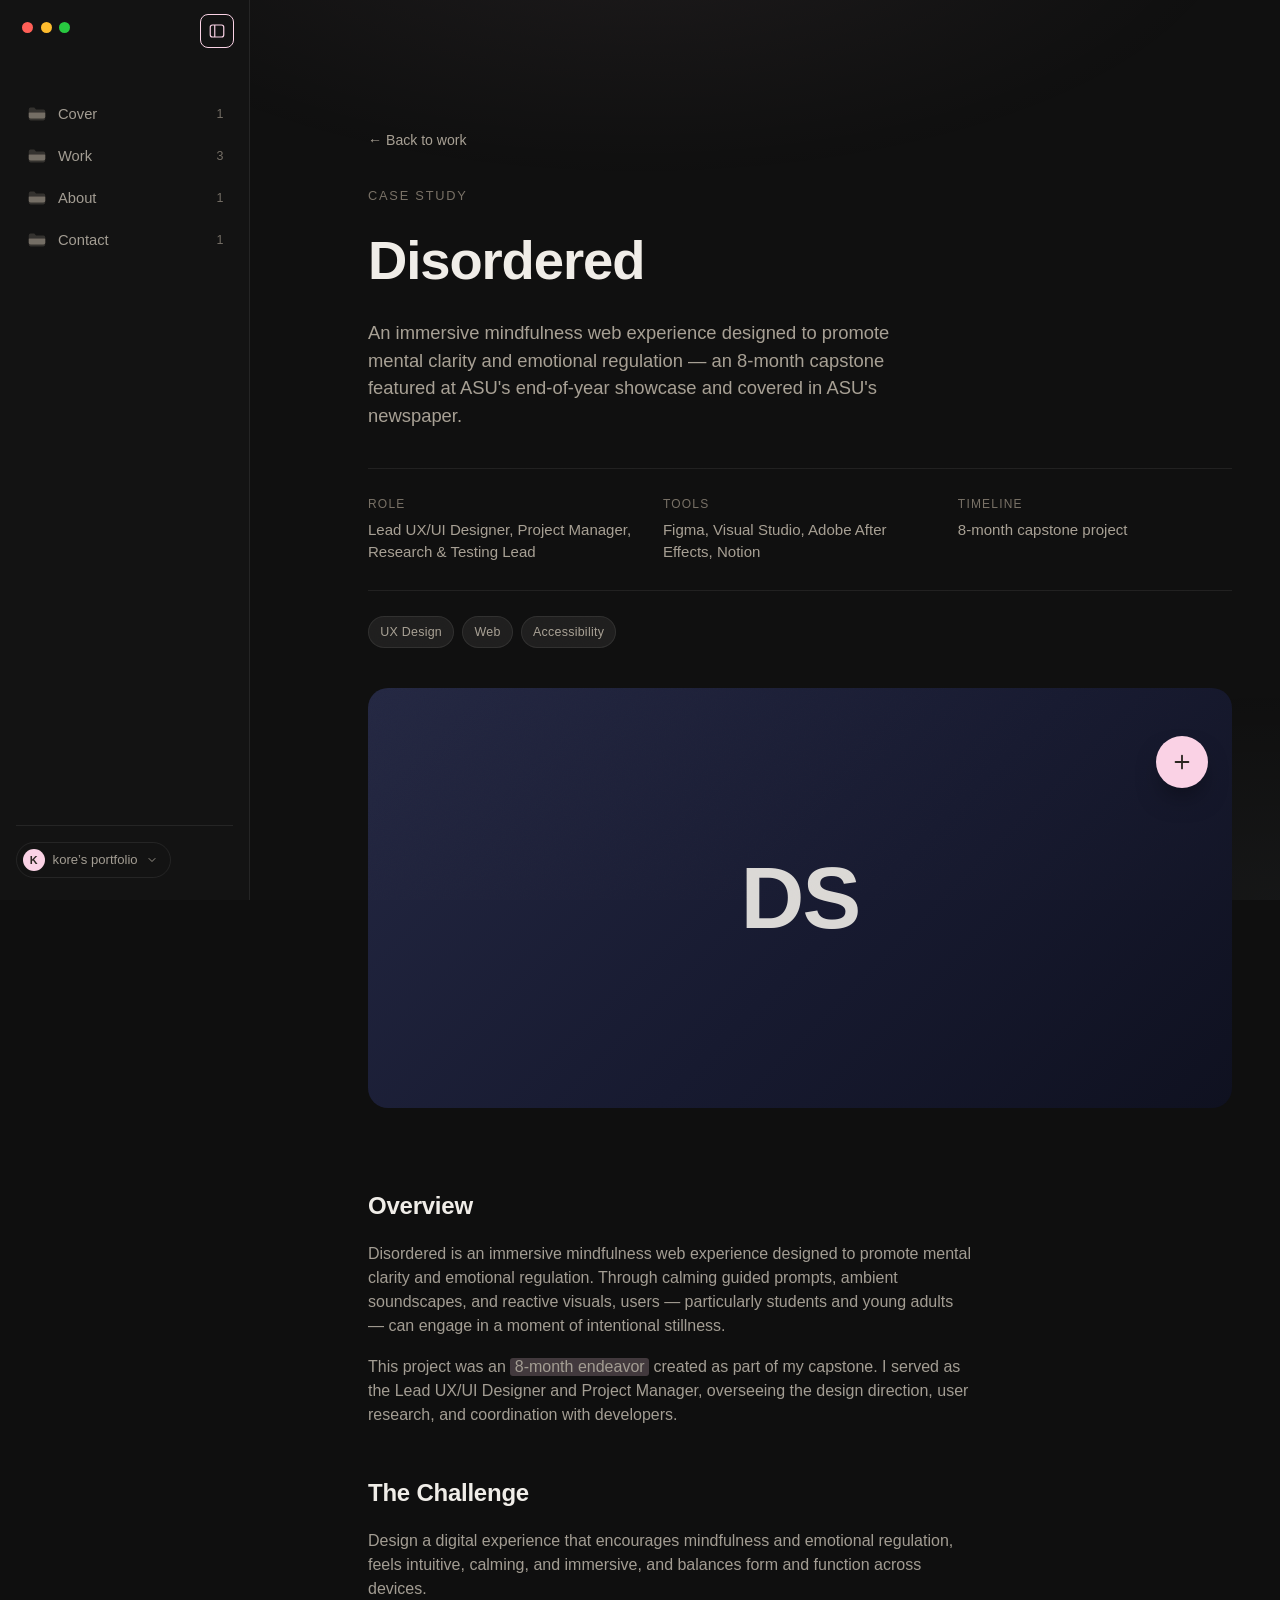
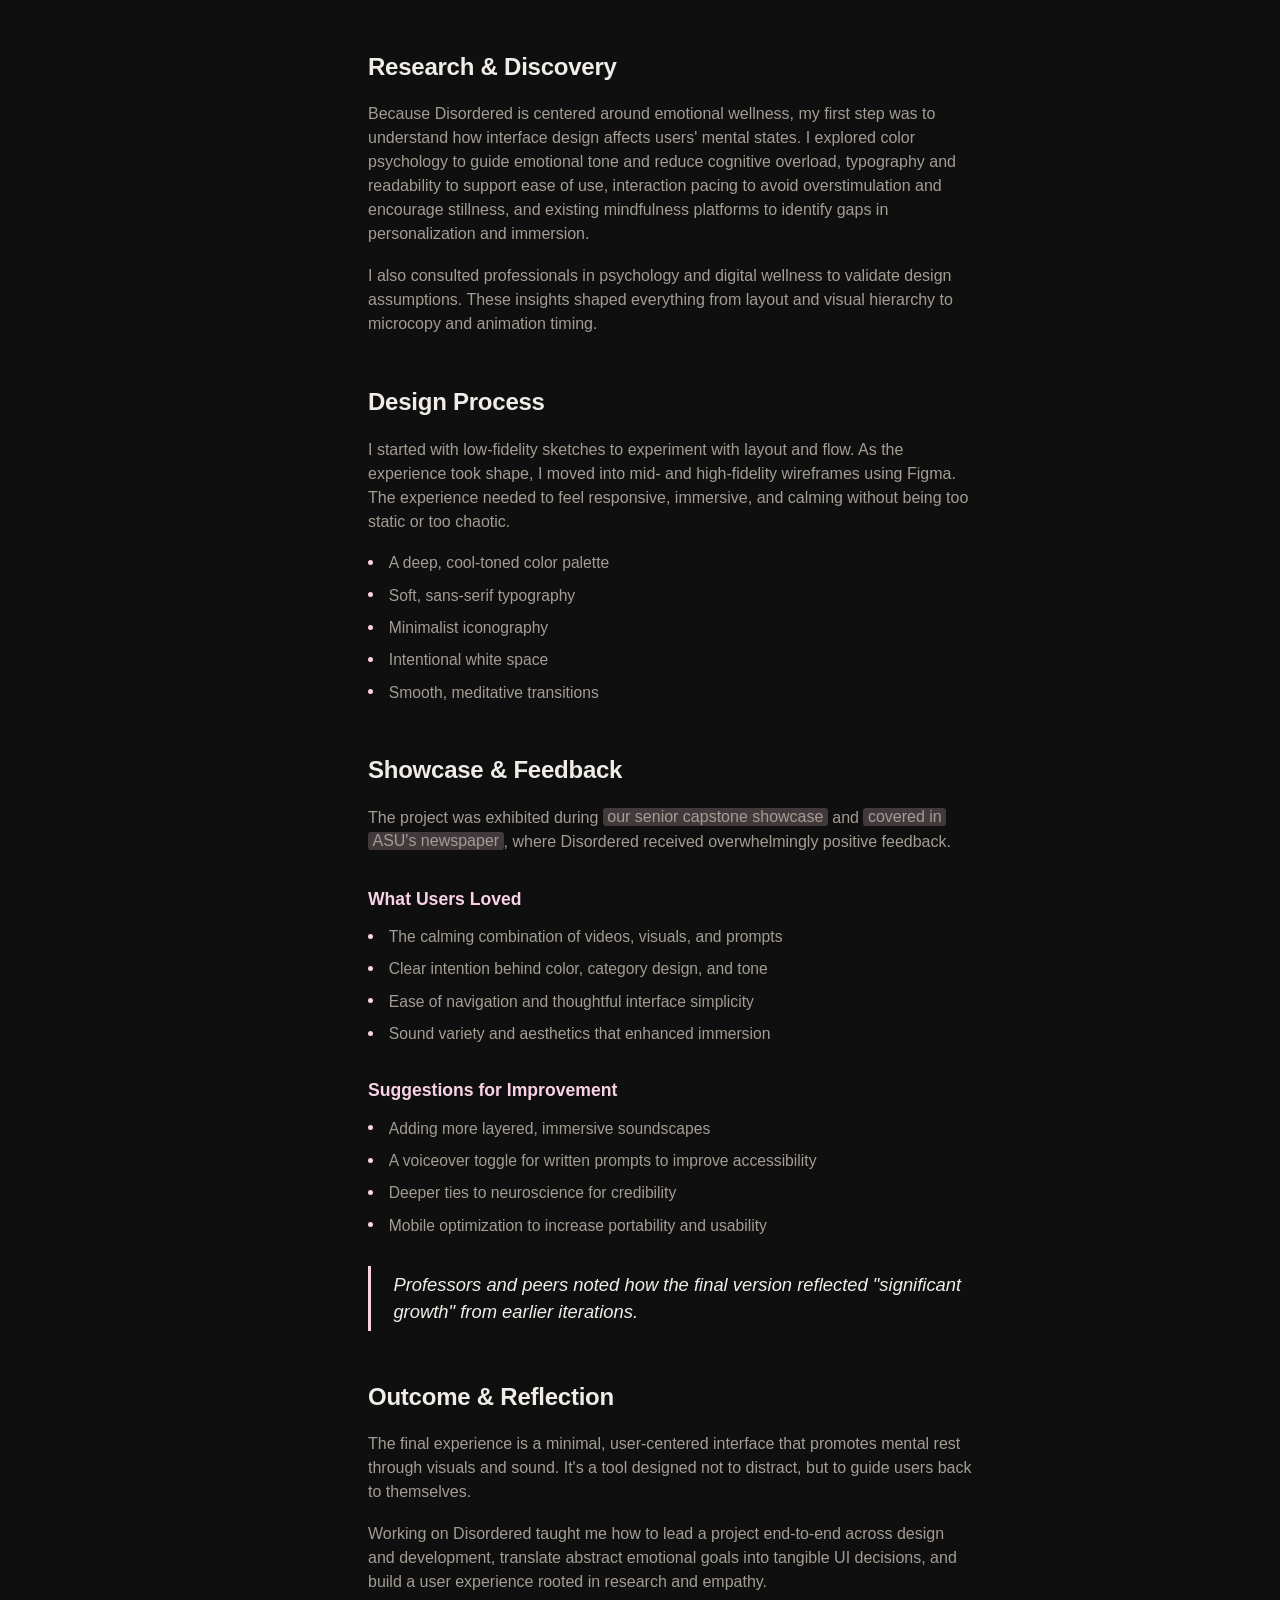
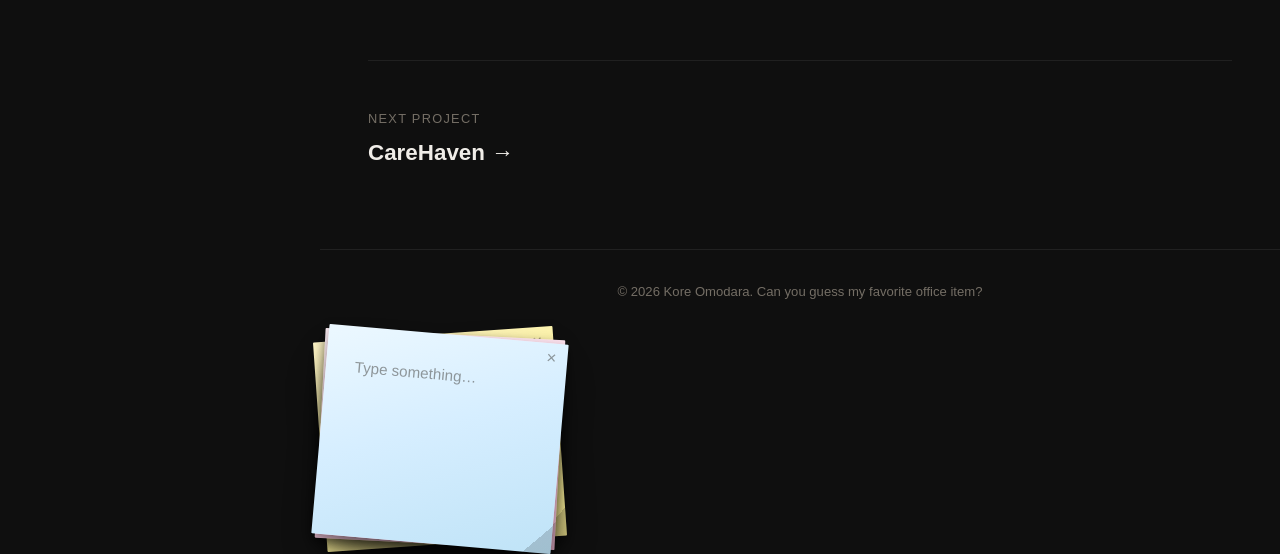
==== work/disordered.html @ 0e3950fd "initial portfolio build" ====
<!DOCTYPE html>
<html lang="en">
<head>
<meta charset="UTF-8">
<meta name="viewport" content="width=device-width, initial-scale=1.0">
<title>Disordered — Kore Omodara</title>
<meta name="description" content="An immersive mindfulness web experience designed to promote mental clarity and emotional regulation — an 8-month UX capstone.">

<link rel="icon" type="image/svg+xml" href="data:image/svg+xml,%3Csvg xmlns='http://www.w3.org/2000/svg' viewBox='0 0 100 100'%3E%3Cg transform='rotate(-6 50 50)'%3E%3Crect x='8' y='8' width='84' height='84' rx='4' fill='%23FAF0A0'/%3E%3Cpath d='M92 92 L74 92 L92 74 Z' fill='%23E3D585'/%3E%3Ctext x='50' y='67' font-size='54' font-family='-apple-system, %22SF Pro Display%22, %22Segoe UI%22, sans-serif' font-weight='700' fill='%232A2620' text-anchor='middle'%3EK%3C/text%3E%3C/g%3E%3C/svg%3E">

<link rel="stylesheet" href="../style.css">
</head>
<body>

<header class="nav" id="siteNav">
  <div class="sidenav-titlebar" aria-hidden="true">
    <span class="mac-dot dot-red"></span><span class="mac-dot dot-yellow"></span><span class="mac-dot dot-green"></span>
  </div>

  <nav class="nav-links" id="navLinks">
    <a href="../index.html#top" class="nav-link">
      <span class="nav-link-icon" aria-hidden="true"><svg viewBox="0 0 24 24" fill="none"><path d="M3 7a2 2 0 012-2h4l2 2h8a2 2 0 012 2v8a2 2 0 01-2 2H5a2 2 0 01-2-2V7z" fill="currentColor" opacity="0.35"/><path d="M3 10.5h18v4.5a2 2 0 01-2 2H5a2 2 0 01-2-2v-4.5z" fill="currentColor"/><path d="M3.3 10.5h17.4" stroke="currentColor" stroke-width="0.6" opacity="0.5"/></svg></span>
      Cover
      <span class="nav-link-count">1</span>
    </a>
    <a href="../index.html#work" class="nav-link">
      <span class="nav-link-icon" aria-hidden="true"><svg viewBox="0 0 24 24" fill="none"><path d="M3 7a2 2 0 012-2h4l2 2h8a2 2 0 012 2v8a2 2 0 01-2 2H5a2 2 0 01-2-2V7z" fill="currentColor" opacity="0.35"/><path d="M3 10.5h18v4.5a2 2 0 01-2 2H5a2 2 0 01-2-2v-4.5z" fill="currentColor"/><path d="M3.3 10.5h17.4" stroke="currentColor" stroke-width="0.6" opacity="0.5"/></svg></span>
      Work
      <span class="nav-link-count">3</span>
    </a>
    <a href="../index.html#about" class="nav-link">
      <span class="nav-link-icon" aria-hidden="true"><svg viewBox="0 0 24 24" fill="none"><path d="M3 7a2 2 0 012-2h4l2 2h8a2 2 0 012 2v8a2 2 0 01-2 2H5a2 2 0 01-2-2V7z" fill="currentColor" opacity="0.35"/><path d="M3 10.5h18v4.5a2 2 0 01-2 2H5a2 2 0 01-2-2v-4.5z" fill="currentColor"/><path d="M3.3 10.5h17.4" stroke="currentColor" stroke-width="0.6" opacity="0.5"/></svg></span>
      About
      <span class="nav-link-count">1</span>
    </a>
    <a href="../index.html#contact" class="nav-link">
      <span class="nav-link-icon" aria-hidden="true"><svg viewBox="0 0 24 24" fill="none"><path d="M3 7a2 2 0 012-2h4l2 2h8a2 2 0 012 2v8a2 2 0 01-2 2H5a2 2 0 01-2-2V7z" fill="currentColor" opacity="0.35"/><path d="M3 10.5h18v4.5a2 2 0 01-2 2H5a2 2 0 01-2-2v-4.5z" fill="currentColor"/><path d="M3.3 10.5h17.4" stroke="currentColor" stroke-width="0.6" opacity="0.5"/></svg></span>
      Contact
      <span class="nav-link-count">1</span>
    </a>
  </nav>

  <div class="sidenav-footer">
    <a href="../index.html#top" class="nav-profile">
      <span class="nav-profile-avatar">K</span>
      <span class="nav-profile-text">kore&rsquo;s portfolio</span>
      <svg viewBox="0 0 24 24" fill="none"><path d="M6 9l6 6 6-6" stroke="currentColor" stroke-width="1.8" stroke-linecap="round" stroke-linejoin="round"/></svg>
    </a>
  </div>
</header>

<button class="nav-toggle" id="navToggle" aria-label="Toggle sidebar" aria-expanded="false">
  <svg viewBox="0 0 24 24" fill="none"><rect x="3" y="4" width="18" height="16" rx="3" stroke="currentColor" stroke-width="1.6"/><line x1="9" y1="4" x2="9" y2="20" stroke="currentColor" stroke-width="1.6"/></svg>
</button>

<main class="case-study">

  <article class="case-hero">
    <a href="../index.html#work" class="back-link">&larr; Back to work</a>
    <p class="eyebrow reveal">Case Study</p>
    <h1 class="case-title reveal">Disordered</h1>
    <p class="case-tagline reveal">An immersive mindfulness web experience designed to promote mental clarity and emotional regulation &mdash; an 8&#8209;month capstone featured at ASU's end&#8209;of&#8209;year showcase and covered in ASU's newspaper.</p>

    <div class="case-meta reveal">
      <div>
        <span>Role</span>
        <p>Lead UX/UI Designer, Project Manager, Research &amp; Testing Lead</p>
      </div>
      <div>
        <span>Tools</span>
        <p>Figma, Visual Studio, Adobe After Effects, Notion</p>
      </div>
      <div>
        <span>Timeline</span>
        <p>8&#8209;month capstone project</p>
      </div>
    </div>

    <div class="case-tags reveal">
      <span class="tag">UX Design</span>
      <span class="tag">Web</span>
      <span class="tag">Accessibility</span>
    </div>
  </article>

  <div class="case-media-banner media-disordered reveal"><span class="media-mark">DS</span></div>

  <section class="case-body">
    <div class="case-content">

      <h2 class="reveal">Overview</h2>
      <p class="reveal">Disordered is an immersive mindfulness web experience designed to promote mental clarity and emotional regulation. Through calming guided prompts, ambient soundscapes, and reactive visuals, users &mdash; particularly students and young adults &mdash; can engage in a moment of intentional stillness.</p>
      <p class="reveal">This project was an <span class="highlight">8&#8209;month endeavor</span> created as part of my capstone. I served as the Lead UX/UI Designer and Project Manager, overseeing the design direction, user research, and coordination with developers.</p>

      <h2 class="reveal">The Challenge</h2>
      <p class="reveal">Design a digital experience that encourages mindfulness and emotional regulation, feels intuitive, calming, and immersive, and balances form and function across devices.</p>

      <h2 class="reveal">Research &amp; Discovery</h2>
      <p class="reveal">Because Disordered is centered around emotional wellness, my first step was to understand how interface design affects users' mental states. I explored color psychology to guide emotional tone and reduce cognitive overload, typography and readability to support ease of use, interaction pacing to avoid overstimulation and encourage stillness, and existing mindfulness platforms to identify gaps in personalization and immersion.</p>
      <p class="reveal">I also consulted professionals in psychology and digital wellness to validate design assumptions. These insights shaped everything from layout and visual hierarchy to microcopy and animation timing.</p>

      <h2 class="reveal">Design Process</h2>
      <p class="reveal">I started with low&#8209;fidelity sketches to experiment with layout and flow. As the experience took shape, I moved into mid&#8209; and high&#8209;fidelity wireframes using Figma. The experience needed to feel responsive, immersive, and calming without being too static or too chaotic.</p>
      <ul class="reveal">
        <li>A deep, cool&#8209;toned color palette</li>
        <li>Soft, sans&#8209;serif typography</li>
        <li>Minimalist iconography</li>
        <li>Intentional white space</li>
        <li>Smooth, meditative transitions</li>
      </ul>

      <h2 class="reveal">Showcase &amp; Feedback</h2>
      <p class="reveal">The project was exhibited during <span class="highlight">our senior capstone showcase</span> and <span class="highlight">covered in ASU's newspaper</span>, where Disordered received overwhelmingly positive feedback.</p>
      <h3 class="reveal">What Users Loved</h3>
      <ul class="reveal">
        <li>The calming combination of videos, visuals, and prompts</li>
        <li>Clear intention behind color, category design, and tone</li>
        <li>Ease of navigation and thoughtful interface simplicity</li>
        <li>Sound variety and aesthetics that enhanced immersion</li>
      </ul>
      <h3 class="reveal">Suggestions for Improvement</h3>
      <ul class="reveal">
        <li>Adding more layered, immersive soundscapes</li>
        <li>A voiceover toggle for written prompts to improve accessibility</li>
        <li>Deeper ties to neuroscience for credibility</li>
        <li>Mobile optimization to increase portability and usability</li>
      </ul>
      <blockquote class="pull-quote reveal">Professors and peers noted how the final version reflected "significant growth" from earlier iterations.</blockquote>

      <h2 class="reveal">Outcome &amp; Reflection</h2>
      <p class="reveal">The final experience is a minimal, user&#8209;centered interface that promotes mental rest through visuals and sound. It's a tool designed not to distract, but to guide users back to themselves.</p>
      <p class="reveal">Working on Disordered taught me how to lead a project end&#8209;to&#8209;end across design and development, translate abstract emotional goals into tangible UI decisions, and build a user experience rooted in research and empathy.</p>

    </div>
  </section>

  <section class="case-next reveal">
    <p>Next project</p>
    <a href="carehaven/carehaven.html">CareHaven &rarr;</a>
  </section>

</main>

<footer class="site-footer">
  <p>&copy; 2026 Kore Omodara. Can you guess my favorite office item?</p>
</footer>

<script src="../script.js"></script>
</body>
</html>
---- style.css ----
/* ---------- Reset ---------- */
*, *::before, *::after { box-sizing: border-box; }
html, body, h1, h2, h3, p, ul, figure { margin: 0; padding: 0; }
ul { list-style: none; }
a { color: inherit; text-decoration: none; }
img { max-width: 100%; display: block; }
button { font: inherit; background: none; border: none; cursor: pointer; }

html {
  scroll-behavior: smooth;
}

/* ---------- Tokens ---------- */
:root {
  --bg: #0F0F0F;
  --bg-soft: #131313;
  --surface: #1A1A1A;
  --surface-2: #1E1E1E;
  --border: rgba(240, 237, 232, 0.08);

  --text: #F0EDE8;
  --text-dim: #A39D93;
  --text-faint: #746E65;
  --accent: #FAD2E5;

  --pink: #FBD9E9;
  --yellow: #FAF0A0;
  --blue: #D6EEFF;
  --ink: #2A2620;

  --font-display: -apple-system, BlinkMacSystemFont, "SF Pro Display", "SF Pro Text", "Segoe UI", ui-sans-serif, Helvetica, Arial, sans-serif;
  --font-body: -apple-system, BlinkMacSystemFont, "SF Pro Text", "Segoe UI", ui-sans-serif, Helvetica, Arial, sans-serif;

  --max-w: 1180px;
  --pad: clamp(1.25rem, 5vw, 3rem);

  --ease: cubic-bezier(0.16, 1, 0.3, 1);
}

body {
  background: var(--bg);
  color: var(--text);
  font-family: var(--font-body);
  font-weight: 400;
  line-height: 1.5;
  -webkit-font-smoothing: antialiased;
  overflow-x: hidden;
}

::selection {
  background: var(--accent);
  color: var(--ink);
}

/* subtle grain so the black doesn't feel flat, plus an even, all-over
   cork-like speckle — enough to read as a corkboard the sticky notes are
   pinned to, without lightening the dark palette or forming any one shape */
body::before {
  content: "";
  position: fixed;
  inset: 0;
  pointer-events: none;
  z-index: 0;
  background:
    radial-gradient(ellipse 80% 50% at 50% -10%, rgba(250, 210, 229, 0.06), transparent 60%),
    radial-gradient(ellipse 60% 40% at 100% 100%, rgba(214, 238, 255, 0.03), transparent 60%);
}

body::after {
  content: "";
  position: fixed;
  inset: 0;
  pointer-events: none;
  z-index: 0;
  opacity: 0.22;
  mix-blend-mode: overlay;
  background-image: url("data:image/svg+xml,%3Csvg%20xmlns%3D%22http%3A%2F%2Fwww.w3.org%2F2000%2Fsvg%22%20width%3D%22140%22%20height%3D%22140%22%3E%3Cfilter%20id%3D%22n%22%3E%3CfeTurbulence%20type%3D%22fractalNoise%22%20baseFrequency%3D%220.85%22%20numOctaves%3D%222%22%20stitchTiles%3D%22stitch%22%2F%3E%3CfeColorMatrix%20type%3D%22matrix%22%20values%3D%220%200%200%200%200.6%20%200%200%200%200%200.47%20%200%200%200%200%200.32%20%200%200%200%200.6%200%22%2F%3E%3C%2Ffilter%3E%3Crect%20width%3D%22100%25%22%20height%3D%22100%25%22%20filter%3D%22url%28%23n%29%22%2F%3E%3C%2Fsvg%3E");
  background-size: 140px 140px;
}

.section-inner {
  max-width: var(--max-w);
  margin: 0 auto;
  padding: 0 var(--pad);
  position: relative;
}

.eyebrow {
  font-family: var(--font-display);
  font-size: 0.8rem;
  letter-spacing: 0.14em;
  text-transform: uppercase;
  color: var(--text-faint);
  margin-bottom: 0.9rem;
}

.section-title {
  font-family: var(--font-display);
  font-weight: 600;
  font-size: clamp(1.9rem, 4vw, 2.75rem);
  letter-spacing: -0.01em;
  margin-bottom: 0.9rem;
}

.section-sub {
  color: var(--text-dim);
  font-size: 1.05rem;
  max-width: 42ch;
  margin-bottom: 3rem;
  font-weight: 400;
}

/* ---------- Scroll reveal ---------- */
.reveal {
  opacity: 0;
  transform: translateY(22px);
  transition: opacity 0.7s var(--ease), transform 0.7s var(--ease);
}
.reveal.in-view {
  opacity: 1;
  transform: translateY(0);
}

/* ---------- Nav (Notes-app style sidebar) ---------- */
.nav {
  position: fixed;
  top: 0;
  left: 0;
  width: 250px;
  height: 100vh;
  background: var(--bg-soft);
  border-right: 1px solid var(--border);
  z-index: 100;
  display: flex;
  flex-direction: column;
  padding: 1.1rem 1rem 1.4rem;
  overflow-y: auto;
}

.sidenav-titlebar {
  display: flex;
  gap: 0.45rem;
  padding: 0.3rem 0.4rem 1.3rem;
  flex: 0 0 auto;
}

.mac-dot {
  width: 11px;
  height: 11px;
  border-radius: 50%;
}

.mac-dot.dot-red { background: #ff5f57; }
.mac-dot.dot-yellow { background: #febc2e; }
.mac-dot.dot-green { background: #28c840; }

.nav-links {
  display: flex;
  flex-direction: column;
  gap: 0.15rem;
  margin-top: 2.5rem;
}

.nav-link {
  display: flex;
  align-items: center;
  gap: 0.65rem;
  font-size: 0.92rem;
  color: var(--text-dim);
  padding: 0.55rem 0.6rem;
  border-radius: 8px;
  transition: color 0.2s ease, background 0.2s ease;
}

/* Notes-app-style item count, right-aligned in the row */
.nav-link-count {
  margin-left: auto;
  font-size: 0.78rem;
  color: var(--text-faint);
  font-variant-numeric: tabular-nums;
}

.nav-link-icon {
  display: flex;
  align-items: center;
  justify-content: center;
  width: 22px;
  height: 22px;
  flex: 0 0 auto;
  color: var(--text-faint);
}

.nav-link-icon svg {
  width: 22px;
  height: 22px;
}

.nav-link:hover {
  color: var(--text);
  background: rgba(240, 237, 232, 0.05);
}

.nav-link.active {
  color: var(--text);
  background: rgba(250, 210, 229, 0.16);
}

.nav-link.active .nav-link-icon {
  color: var(--accent);
}

.sidenav-footer {
  margin-top: auto;
  padding-top: 1rem;
  border-top: 1px solid var(--border);
  flex: 0 0 auto;
}

/* Pinterest-style profile pill — rounded outline, avatar + name + chevron */
.nav-profile {
  display: flex;
  align-items: center;
  gap: 0.5rem;
  padding: 0.35rem 0.75rem 0.35rem 0.35rem;
  border: 1px solid var(--border);
  border-radius: 999px;
  color: var(--text-dim);
  font-size: 0.82rem;
  white-space: nowrap;
  width: fit-content;
}

.nav-profile svg {
  width: 12px;
  height: 12px;
  flex: 0 0 auto;
}

.nav-profile-avatar {
  display: flex;
  align-items: center;
  justify-content: center;
  width: 22px;
  height: 22px;
  border-radius: 50%;
  background: var(--accent);
  color: var(--ink);
  font-size: 0.68rem;
  font-weight: 600;
  flex: 0 0 auto;
}

.nav-toggle {
  display: flex;
  position: fixed;
  top: 0.85rem;
  left: 200px;
  z-index: 110;
  width: 34px;
  height: 34px;
  align-items: center;
  justify-content: center;
  background: var(--bg-soft);
  border: 1px solid var(--border);
  border-radius: 8px;
  color: var(--text-dim);
  transition: left 0.35s var(--ease), color 0.2s ease, border-color 0.2s ease;
}

/* when the sidebar is collapsed (its traffic-light dots gone with it),
   the toggle moves back to the corner so it stays reachable */
body.nav-collapsed .nav-toggle {
  left: 1rem;
}

.nav-toggle svg {
  width: 18px;
  height: 18px;
}

.nav-toggle:hover,
.nav-toggle.open {
  color: var(--accent);
  border-color: var(--accent);
}

/* Collapsible sidebar — a single "nav-collapsed" class on <body> hides
   the sidebar and gives the content its full width back, at any size */
.nav {
  transform: translateX(0);
  transition: transform 0.35s var(--ease);
}

body.nav-collapsed .nav {
  transform: translateX(-100%);
}

@media (min-width: 721px) {
  body {
    padding-left: 320px;
    transition: padding-left 0.35s var(--ease);
  }

  body.nav-collapsed {
    padding-left: 0;
  }
}

/* ---------- Hero ---------- */
.hero {
  min-height: 100svh;
  display: flex;
  flex-direction: column;
  align-items: center;
  justify-content: flex-start;
  text-align: center;
  padding: 11rem var(--pad) 3rem;
  max-width: var(--max-w);
  margin: 0 auto;
  position: relative;
}

.hero-inner {
  display: flex;
  flex-direction: column;
  align-items: center;
}

.hero-name {
  font-family: var(--font-display);
  font-weight: 700;
  font-size: clamp(2.6rem, 9vw, 5.5rem);
  line-height: 1;
  letter-spacing: -0.02em;
  color: var(--text);
  margin-bottom: 2.75rem;
}

.typed-cursor {
  display: inline-block;
  width: 3px;
  height: 0.85em;
  margin-left: 4px;
  background: var(--accent);
  vertical-align: text-bottom;
  animation: blink-caret 0.9s step-end infinite;
  transition: opacity 0.6s ease;
}

.typed-cursor.done {
  opacity: 0;
}

@keyframes blink-caret {
  0%, 100% { opacity: 1; }
  50% { opacity: 0; }
}

.hero-kicker {
  font-family: var(--font-display);
  color: var(--accent);
  font-size: 0.95rem;
  letter-spacing: 0.08em;
  text-transform: uppercase;
  margin-bottom: 0.6rem;
  min-height: 1.4em;
  transition: opacity 0.25s ease;
}

.hero-kicker:hover {
  opacity: 0.7;
}

.role-cursor {
  display: inline-block;
  width: 2px;
  height: 0.8em;
  margin-left: 2px;
  background: var(--accent);
  vertical-align: text-bottom;
  animation: blink-caret 0.9s step-end infinite;
}

.hero-sticky-stack {
  position: relative;
  display: inline-block;
  margin: 0.3rem 0 4rem;
}

.sticky-note.hero-sticky {
  --base-rot: -3deg;
  display: block;
  width: min(68vw, 700px);
  min-height: auto;
  padding: 2.4rem 2.6rem 2.9rem;
}

.hero-tagline {
  font-size: 1.5rem;
  line-height: 1.35;
}

.sticky-note.hero-sticky-small {
  --base-rot: -8deg;
  position: absolute;
  bottom: -130px;
  right: -120px;
  /* above the decorative notes (z-index: 60) so one drifting nearby
     can never sit on top of this and swallow its click */
  z-index: 65;
  cursor: pointer;
}

@media (max-width: 600px) {
  .sticky-note.hero-sticky-small {
    right: -10px;
    bottom: -90px;
  }
}

.hero-links {
  display: flex;
  flex-wrap: wrap;
  justify-content: center;
  gap: 0.75rem;
}

.hero-link {
  width: 46px;
  height: 46px;
  display: flex;
  align-items: center;
  justify-content: center;
  border: 1px solid var(--border);
  border-radius: 50%;
  color: var(--text-dim);
  transition: all 0.25s var(--ease);
}

.hero-link svg {
  width: 19px;
  height: 19px;
}

.hero-link:hover {
  color: var(--text);
  border-color: var(--accent);
  background: rgba(250, 210, 229, 0.08);
  transform: translateY(-3px);
}

.hero-scroll-hint {
  display: flex;
  flex-direction: column;
  align-items: center;
  gap: 0.35rem;
  margin-top: 2.6rem;
  font-size: 0.76rem;
  letter-spacing: 0.05em;
  color: var(--text-faint);
  animation: scroll-hint-fade 2.6s ease-in-out infinite;
  transition: color 0.25s ease;
}

.hero-scroll-hint:hover {
  color: var(--text-dim);
}

.hero-scroll-arrow {
  font-size: 0.9rem;
}

@keyframes scroll-hint-fade {
  0%, 100% { opacity: 0.35; }
  50% { opacity: 0.85; }
}

/* ---------- Work / masonry ---------- */
.work {
  padding: 3rem 0 6rem;
  position: relative;
  z-index: 1;
}

@media (min-width: 721px) {
  .work .section-inner {
    padding-right: calc(var(--pad) + 70px);
    /* left-column cards fan their pin/like/share arc toward the outer
       left edge — without this buffer that arc can land underneath the
       sidebar (which sits above it, z-index 100) whenever it's open,
       making the buttons disappear behind the nav panel */
    padding-left: calc(var(--pad) + 70px);
  }
}

.masonry {
  column-count: 1;
  column-gap: 3.25rem;
}

@media (min-width: 860px) {
  .masonry { column-count: 2; }
}

.project-card {
  position: relative;
  z-index: 1;
  break-inside: avoid;
  display: block;
  background: var(--surface);
  border: 1px solid var(--border);
  border-radius: 20px;
  margin-bottom: 2rem;
  transition: transform 0.4s var(--ease), box-shadow 0.4s var(--ease), border-color 0.4s var(--ease);
  cursor: pointer;
}

.project-card:hover {
  z-index: 10;
  transform: translateY(-6px);
  border-color: rgba(240, 237, 232, 0.16);
  box-shadow: 0 24px 48px -20px rgba(0, 0, 0, 0.6);
}

.project-media {
  position: relative;
  display: flex;
  align-items: center;
  justify-content: center;
  border-radius: 20px 20px 0 0;
}

.media-mark {
  font-family: var(--font-display);
  font-weight: 700;
  font-size: 4rem;
  color: rgba(240, 237, 232, 0.9);
  letter-spacing: -0.02em;
  transition: transform 0.5s var(--ease);
}

.project-card:hover .media-mark {
  transform: scale(1.08);
}

/* clips and rounds just the image, as a wrapper separate from
   .card-actions — the pin/like/share arc needs to fan out past the
   media box's own edges on hover, so it can't share this clip */
.project-media-frame {
  position: absolute;
  inset: 0;
  overflow: hidden;
  border-radius: 20px 20px 0 0;
}

.project-cover-img {
  position: absolute;
  inset: 0;
  width: 100%;
  height: 100%;
  object-fit: cover;
  object-position: top;
  transition: transform 0.5s var(--ease);
}

.project-card:hover .project-cover-img {
  transform: scale(1.05);
}

/* the cover art is a wide ~2:1 banner, not a tall app screenshot like the
   other covers — a shorter box lets it fill the frame cleanly instead of
   floating in a mostly-empty tall card */
.media-carehaven .project-cover-img {
  object-position: center;
}

.media-carehaven  { height: 260px; background: linear-gradient(135deg, #1c3b3a, #0e2624 60%, #0a1c1b); }
.media-roadmap    { height: 250px; background: linear-gradient(135deg, #3a2418, #522f1c 55%, #23140c); }
.media-disordered { height: 330px; background: linear-gradient(135deg, #232742, #171a30 55%, #0f1120); }
.media-twocents   { height: 560px; background: linear-gradient(135deg, #3a1c26, #2a141d 55%, #180b10); }

.project-body {
  padding: 2rem 2rem 2.25rem;
}

.project-tags {
  display: flex;
  flex-wrap: wrap;
  gap: 0.45rem;
  margin-bottom: 1rem;
}

.tag {
  font-size: 0.78rem;
  padding: 0.35rem 0.7rem;
  border-radius: 999px;
  background: var(--surface-2);
  border: 1px solid var(--border);
  color: var(--text-dim);
  letter-spacing: 0.02em;
}

.project-title {
  font-family: var(--font-display);
  font-weight: 600;
  font-size: 1.6rem;
  margin-bottom: 0.7rem;
  letter-spacing: -0.01em;
}

.project-desc {
  color: var(--text-dim);
  font-size: 1rem;
  margin-bottom: 1.2rem;
}

/* fine-print tools line — lets things like Figma and React surface
   contextually per project instead of needing their own section */
.project-tools {
  display: flex;
  flex-wrap: wrap;
  margin-bottom: 1.2rem;
}

.tool-tag {
  font-size: 0.78rem;
  color: var(--text-faint);
  letter-spacing: 0.01em;
}

.tool-tag:not(:last-child)::after {
  content: "\00b7";
  margin: 0 0.45rem;
  color: var(--text-faint);
}

.project-cta {
  display: inline-flex;
  align-items: center;
  gap: 0.35rem;
  font-family: var(--font-display);
  font-size: 0.85rem;
  color: var(--accent);
  opacity: 0;
  transform: translateX(-6px);
  transition: opacity 0.35s var(--ease), transform 0.35s var(--ease);
}

.project-card:hover .project-cta {
  opacity: 1;
  transform: translateX(0);
}

.project-cta .arrow {
  transition: transform 0.3s var(--ease);
}

.project-card:hover .project-cta .arrow {
  transform: translateX(3px);
}

.project-cta {
  cursor: pointer;
}

/* Pinterest-style arc action cluster (pin / like / share) — fans out on
   hover from the edge of the card facing away from the grid's center:
   left-column cards open to the left, right-column cards open to the right */
.card-actions {
  position: absolute;
  top: 50%;
  left: 0;
  z-index: 2;
  width: 0;
  height: 0;
}

.project-card.arc-right .card-actions {
  left: auto;
  right: 0;
}

.icon-btn {
  position: absolute;
  top: 0;
  left: 0;
  width: 46px;
  height: 46px;
  border-radius: 50%;
  display: flex;
  align-items: center;
  justify-content: center;
  background: rgba(15, 15, 15, 0.6);
  backdrop-filter: blur(6px);
  -webkit-backdrop-filter: blur(6px);
  border: 1px solid rgba(240, 237, 232, 0.16);
  color: var(--text);
  opacity: 0;
  transform: translate(-50%, -50%) scale(0.3);
  transition: transform 0.4s var(--ease), opacity 0.3s ease, background 0.25s ease, color 0.25s ease, border-color 0.25s ease;
}

.icon-btn svg {
  width: 19px;
  height: 19px;
  pointer-events: none;
}

.icon-btn:hover {
  border-color: var(--accent);
}

.icon-btn:active {
  transform: translate(calc(-50% + var(--arc-x, 0px)), calc(-50% + var(--arc-y, 0px))) scale(0.92) !important;
}

.icon-btn.pin-btn.active {
  background: var(--accent);
  border-color: var(--accent);
  color: var(--ink);
}

.icon-btn.like-btn.active {
  background: var(--pink);
  border-color: var(--pink);
  color: var(--ink);
}

.icon-btn.like-btn.active svg path {
  fill: var(--ink);
}

/* anchored right at the card's edge, fanning out past it into the
   gutter — mostly vertical spread so it never reaches the next card */
.icon-btn.pin-btn { --arc-x: -40px; --arc-y: -62px; transition-delay: 0s; }
.icon-btn.like-btn { --arc-x: -74px; --arc-y: 0px; transition-delay: 0.04s; }
.icon-btn.share-btn { --arc-x: -40px; --arc-y: 62px; transition-delay: 0.08s; }

/* mirrored: opens past the right edge instead of the left */
.project-card.arc-right .icon-btn.pin-btn { --arc-x: 40px; }
.project-card.arc-right .icon-btn.like-btn { --arc-x: 74px; }
.project-card.arc-right .icon-btn.share-btn { --arc-x: 40px; }

.project-card:hover .icon-btn {
  opacity: 1;
  transform: translate(calc(-50% + var(--arc-x)), calc(-50% + var(--arc-y))) scale(1);
}

/* Toast (share link copied) */
.toast {
  position: fixed;
  bottom: 26px;
  left: 50%;
  transform: translateX(-50%) translateY(20px);
  background: var(--surface-2);
  border: 1px solid var(--border);
  color: var(--text);
  padding: 0.75rem 1.2rem;
  border-radius: 999px;
  font-size: 0.85rem;
  opacity: 0;
  pointer-events: none;
  transition: opacity 0.3s var(--ease), transform 0.3s var(--ease);
  z-index: 999;
  box-shadow: 0 16px 32px -12px rgba(0, 0, 0, 0.6);
}

.toast.show {
  opacity: 1;
  transform: translateX(-50%) translateY(0);
}

/* ---------- Sticky notes ---------- */
.sticky-note {
  --base-rot: 0deg;
  position: relative;
  display: block;
  box-sizing: border-box;
  text-align: left;
  overflow-wrap: break-word;
  word-wrap: break-word;
  font-family: var(--font-body);
  font-weight: 400;
  color: var(--ink);
  width: 240px;
  min-height: 210px;
  padding: 1.9rem 1.8rem 2.2rem;
  font-size: 1.35rem;
  line-height: 1.35;
  box-shadow:
    0 22px 38px -14px rgba(0, 0, 0, 0.55),
    0 5px 12px rgba(0, 0, 0, 0.35);
  border-radius: 1px;
  transform: rotate(var(--base-rot));
  transition: transform 0.35s var(--ease), box-shadow 0.35s var(--ease);
  cursor: grab;
  touch-action: none;
  user-select: none;
  -webkit-user-select: none;
}

.sticky-note:hover {
  transform: rotate(calc(var(--base-rot) * 0.3)) translateY(-6px) scale(1.03);
  box-shadow:
    0 30px 46px -14px rgba(0, 0, 0, 0.6),
    0 8px 16px rgba(0, 0, 0, 0.4);
}

/* Pinned in place — no drag, no hover lift */
.sticky-note.static-sticky {
  cursor: default;
}

.sticky-note.static-sticky:hover {
  transform: rotate(var(--base-rot));
  box-shadow:
    0 22px 38px -14px rgba(0, 0, 0, 0.55),
    0 5px 12px rgba(0, 0, 0, 0.35);
}

/* Grab a note and stick it somewhere else on the page */
.sticky-note.dragging {
  cursor: grabbing;
  transition: none;
  z-index: 500;
  transform: rotate(calc(var(--base-rot) * 0.6)) scale(1.06);
  box-shadow:
    0 54px 70px -16px rgba(0, 0, 0, 0.75),
    0 18px 30px rgba(0, 0, 0, 0.55);
}

.sticky-note.dropped {
  z-index: 20;
  animation: sticky-drop 0.4s var(--ease);
}

@keyframes sticky-drop {
  0% { transform: rotate(var(--base-rot)) scale(1.08); }
  55% { transform: rotate(var(--base-rot)) scale(0.96); }
  100% { transform: rotate(var(--base-rot)) scale(1); }
}

/* Can't drop on top of text — a quick refusal shake back into place */
.sticky-note.rejected {
  animation: sticky-reject 0.4s var(--ease);
}

@keyframes sticky-reject {
  0%, 100% { transform: rotate(var(--base-rot)); }
  25% { transform: rotate(calc(var(--base-rot) - 6deg)); }
  50% { transform: rotate(calc(var(--base-rot) + 6deg)); }
  75% { transform: rotate(calc(var(--base-rot) - 3deg)); }
}

.sticky-note-slot {
  visibility: hidden;
}

/* Floating "+" button — lets a visitor pin their own sticky note */
.add-note-btn {
  position: fixed;
  bottom: 7rem;
  right: 4.5rem;
  width: 52px;
  height: 52px;
  border-radius: 50%;
  background: var(--accent);
  color: var(--ink);
  display: flex;
  align-items: center;
  justify-content: center;
  box-shadow: 0 14px 28px -10px rgba(0, 0, 0, 0.6);
  z-index: 90;
  transition: transform 0.25s var(--ease);
}

.add-note-btn:hover {
  transform: scale(1.08);
}

.add-note-btn svg {
  width: 22px;
  height: 22px;
}

.user-sticky {
  z-index: 60;
}

.user-sticky-close {
  position: absolute;
  top: 4px;
  right: 6px;
  width: 20px;
  height: 20px;
  border-radius: 50%;
  display: flex;
  align-items: center;
  justify-content: center;
  color: var(--ink);
  opacity: 0.45;
  font-size: 17px;
  line-height: 1;
}

.user-sticky-close:hover {
  opacity: 0.85;
}

.user-sticky-text {
  outline: none;
  min-height: 3.5em;
  cursor: text;
  font-size: 0.95rem;
  line-height: 1.4;
}

.user-sticky-text:empty::before {
  content: attr(data-placeholder);
  opacity: 0.45;
}

.sticky-highlight {
  background: rgba(255, 255, 255, 0.55);
  padding: 0.04em 0.3em;
  border-radius: 3px;
  box-decoration-break: clone;
  -webkit-box-decoration-break: clone;
}

/* a real link living inside a sticky note */
.sticky-link {
  color: var(--ink);
  text-decoration: underline;
  text-decoration-color: rgba(42, 38, 32, 0.45);
  text-underline-offset: 2px;
  cursor: pointer;
  touch-action: auto;
}

.sticky-link:hover {
  text-decoration-color: currentColor;
}

/* General-purpose marker highlight for use anywhere on the dark page —
   a lighter-weight pink wash, distinct from the pastel sticky-note one */
.highlight {
  background: rgba(250, 210, 229, 0.22);
  padding: 0.03em 0.28em;
  border-radius: 3px;
  box-decoration-break: clone;
  -webkit-box-decoration-break: clone;
}

/* paper texture: soft diagonal light so it doesn't read as a flat rectangle */
.sticky-yellow { background: linear-gradient(160deg, #fff6c9 0%, var(--yellow) 45%, #f0e48f 100%); }
.sticky-pink   { background: linear-gradient(160deg, #fef0f6 0%, var(--pink) 45%, #f3b8d3 100%); }
.sticky-blue   { background: linear-gradient(160deg, #ecf8ff 0%, var(--blue) 45%, #bfe3f7 100%); }

/* peeled corner, bottom right, like real paper lifting off the pad */
.sticky-note::after {
  content: "";
  position: absolute;
  right: 0;
  bottom: 0;
  width: 28px;
  height: 28px;
  background: linear-gradient(135deg, transparent 50%, rgba(0, 0, 0, 0.16) 50%);
  border-radius: 0 0 1px 0;
  transition: width 0.35s var(--ease), height 0.35s var(--ease);
}

.note-cluster {
  position: relative;
  width: 100%;
  max-width: 450px;
  min-height: 590px;
  align-self: start;
  justify-self: center;
  padding-top: 0.5rem;
}

/* near-flat cascade — pink top-left, blue offset right with just a
   corner touching it, yellow tucked below overlapping only blue's
   bottom-left corner, staying fully clickable/draggable via z-index */
.sticky-note.about-sticky { width: 220px; }
.sticky-note.about-sticky-1 { --base-rot: 2deg; position: absolute; top: 0; left: 0; z-index: 3; }
.sticky-note.about-sticky-2 { --base-rot: -2deg; position: absolute; top: 68px; left: 205px; z-index: 2; }
.sticky-note.about-sticky-3 { --base-rot: 1deg; position: absolute; top: 335px; left: 95px; z-index: 1; }

@media (max-width: 480px) {
  .sticky-note.about-sticky-2 { left: 100px; }
  .sticky-note.about-sticky-3 { left: 25px; }
}

.sticky-note.contact-sticky {
  --base-rot: -4deg;
}

/* ---------- About ---------- */
.about {
  padding: 6rem 0;
  position: relative;
  z-index: 1;
}

.about-grid {
  display: grid;
  grid-template-columns: 1fr;
  gap: 3rem;
  align-items: start;
}

@media (min-width: 860px) {
  .about-grid {
    grid-template-columns: 1.6fr 1fr;
  }
}

.about-copy p {
  color: var(--text-dim);
  font-size: 1.02rem;
  max-width: 58ch;
  margin-bottom: 1.1rem;
}

.about-copy p:last-child { margin-bottom: 0; }

/* ---------- Contact ---------- */
.contact {
  padding: 6rem 0 10rem;
  position: relative;
  z-index: 1;
}

.contact-inner {
  display: grid;
  grid-template-columns: 1fr;
  gap: 1.25rem;
  align-items: start;
}

.contact-copy {
  display: flex;
  flex-direction: column;
  align-items: flex-start;
}

@media (min-width: 860px) {
  .contact-inner {
    grid-template-columns: 1.6fr 1fr;
  }
}

.contact-sticky-cluster {
  position: relative;
  justify-self: start;
  width: 240px;
  min-height: 250px;
}

.contact-sticky-cluster .sticky-note.contact-sticky {
  position: relative;
  z-index: 1;
}

.sticky-note.contact-sticky-2 {
  --base-rot: -40deg;
  position: absolute;
  bottom: -140px;
  right: 80px;
  z-index: 2;
  cursor: pointer;
}

.contact-actions {
  display: flex;
  flex-wrap: wrap;
  align-items: center;
  gap: 0.9rem;
}

.btn-primary {
  display: inline-flex;
  align-items: center;
  gap: 0.5rem;
  font-family: var(--font-display);
  font-weight: 600;
  font-size: 1.05rem;
  color: var(--ink);
  background: var(--accent);
  padding: 0.95rem 1.8rem;
  border-radius: 999px;
  margin-top: 0.5rem;
  transition: transform 0.3s var(--ease), box-shadow 0.3s var(--ease);
}

.btn-primary:hover {
  transform: translateY(-3px);
  box-shadow: 0 16px 32px -12px rgba(250, 210, 229, 0.4);
}

.btn-primary .arrow {
  transition: transform 0.3s var(--ease);
}

.btn-primary:hover .arrow {
  transform: translateX(3px);
}

.btn-secondary {
  display: inline-flex;
  align-items: center;
  gap: 0.5rem;
  font-family: var(--font-display);
  font-weight: 600;
  font-size: 1.05rem;
  color: var(--text);
  background: transparent;
  border: 1px solid var(--border);
  padding: 0.9rem 1.7rem;
  border-radius: 999px;
  margin-top: 0.5rem;
  transition: transform 0.3s var(--ease), border-color 0.3s var(--ease), color 0.3s ease;
}

.btn-secondary:hover {
  transform: translateY(-3px);
  border-color: var(--accent);
  color: var(--accent);
}

.contact-email-sub {
  margin-top: 1rem;
  font-size: 0.88rem;
  color: var(--text-faint);
}

.email-copy-btn {
  color: var(--text-dim);
  border-bottom: 1px dashed var(--text-faint);
  transition: color 0.2s ease, border-color 0.2s ease;
}

.email-copy-btn:hover {
  color: var(--accent);
  border-color: var(--accent);
}

.footer-links {
  display: flex;
  flex-wrap: wrap;
  gap: 0.75rem;
  margin-top: 3rem;
}

.footer-links a {
  width: 44px;
  height: 44px;
  display: flex;
  align-items: center;
  justify-content: center;
  border: 1px solid var(--border);
  border-radius: 50%;
  color: var(--text-dim);
  transition: all 0.25s var(--ease);
}

.footer-links a svg {
  width: 18px;
  height: 18px;
}

.footer-links a:hover {
  color: var(--text);
  border-color: var(--accent);
  background: rgba(250, 210, 229, 0.08);
  transform: translateY(-3px);
}

/* ---------- Footer ---------- */
.site-footer {
  border-top: 1px solid var(--border);
  padding: 2rem var(--pad);
  text-align: center;
}

.site-footer p {
  color: var(--text-faint);
  font-size: 0.82rem;
}

/* ---------- Mobile nav ---------- */
@media (max-width: 720px) {
  .nav {
    width: min(78vw, 280px);
  }

  .nav-link {
    font-size: 1rem;
  }
}

@media (prefers-reduced-motion: reduce) {
  * {
    animation-duration: 0.01ms !important;
    transition-duration: 0.01ms !important;
  }
  html { scroll-behavior: auto; }
}

/* ---------- Case study pages ---------- */
.case-study {
  max-width: var(--max-w);
  margin: 0 auto;
  padding: 0 var(--pad);
}

.case-hero {
  padding: 8rem 0 2.5rem;
}

.back-link {
  display: inline-flex;
  align-items: center;
  gap: 0.4rem;
  font-size: 0.88rem;
  color: var(--text-dim);
  margin-bottom: 2.2rem;
  transition: color 0.25s ease, transform 0.25s ease;
}

.back-link:hover {
  color: var(--accent);
  transform: translateX(-3px);
}

.figma-embed {
  max-width: var(--max-w);
  margin: 0 auto 1rem;
  padding: 0 var(--pad);
}

.figma-embed iframe {
  width: 100%;
  height: clamp(320px, 55vw, 560px);
  border: 1px solid var(--border);
  border-radius: 16px;
  display: block;
}

.figma-link,
.case-external-link {
  display: inline-flex;
  align-items: center;
  gap: 0.4rem;
  font-family: var(--font-display);
  font-weight: 600;
  font-size: 0.92rem;
  color: var(--accent);
  margin-top: 1rem;
}

.figma-link .arrow,
.case-external-link .arrow {
  transition: transform 0.3s var(--ease);
}

.figma-link:hover .arrow,
.case-external-link:hover .arrow {
  transform: translateX(3px);
}

.case-title {
  font-family: var(--font-display);
  font-weight: 700;
  font-size: clamp(2.1rem, 5vw, 3.4rem);
  letter-spacing: -0.02em;
  margin-bottom: 1.1rem;
  max-width: 22ch;
}

.case-tagline {
  font-size: 1.15rem;
  font-weight: 300;
  color: var(--text-dim);
  max-width: 56ch;
  margin-bottom: 2.4rem;
}

.case-meta {
  display: grid;
  grid-template-columns: 1fr;
  gap: 1.3rem;
  padding: 1.6rem 0;
  border-top: 1px solid var(--border);
  border-bottom: 1px solid var(--border);
  margin-bottom: 1.6rem;
}

@media (min-width: 640px) {
  .case-meta { grid-template-columns: repeat(3, 1fr); }
}

.case-meta div span {
  display: block;
  font-family: var(--font-display);
  font-size: 0.75rem;
  letter-spacing: 0.1em;
  text-transform: uppercase;
  color: var(--text-faint);
  margin-bottom: 0.4rem;
}

.case-meta div p {
  font-size: 0.94rem;
  color: var(--text-dim);
}

.case-tags {
  display: flex;
  flex-wrap: wrap;
  gap: 0.5rem;
}

.case-media-banner {
  height: clamp(220px, 40vw, 420px);
  border-radius: 20px;
  display: flex;
  align-items: center;
  justify-content: center;
  margin-bottom: 1rem;
  overflow: hidden;
}

.case-media-banner .media-mark {
  font-family: var(--font-display);
  font-weight: 700;
  font-size: clamp(3rem, 8vw, 5.5rem);
  color: rgba(240, 237, 232, 0.9);
  letter-spacing: -0.02em;
}

.case-media-banner img {
  width: 100%;
  height: 100%;
  object-fit: cover;
}

.case-figure {
  margin: 1.75rem 0 2.25rem;
}

.case-figure-pair {
  display: grid;
  grid-template-columns: 1fr;
  gap: 1.5rem;
  margin: 1.75rem 0 2.25rem;
}

.case-figure-pair .case-figure {
  margin: 0;
  display: flex;
  flex-direction: column;
}

/* the two source images have very different aspect ratios (one a tall
   phone screenshot, one a wide multi-screen flow) — sharing a height
   keeps them a matched pair without a crop severe enough to cut off
   either one's actual content */
.case-figure-pair .case-inline-img {
  height: 320px;
  object-fit: contain;
  background: var(--surface);
}

@media (min-width: 640px) {
  .case-figure-pair {
    grid-template-columns: 1fr 1fr;
    align-items: stretch;
  }
}

.case-inline-img {
  display: block;
  width: 100%;
  border-radius: 14px;
  border: 1px solid var(--border);
}

.case-figure figcaption {
  margin-top: 0.7rem;
  font-size: 0.85rem;
  color: var(--text-faint);
  text-align: center;
}

.case-body {
  padding: 4rem 0 3rem;
}

.case-content {
  max-width: 68ch;
}

.case-content h2 {
  font-family: var(--font-display);
  font-weight: 600;
  font-size: 1.5rem;
  letter-spacing: -0.01em;
  margin: 3rem 0 1.1rem;
}

.case-content h2:first-child { margin-top: 0; }

.case-content h3 {
  font-family: var(--font-display);
  font-weight: 600;
  font-size: 1.1rem;
  margin: 2rem 0 0.8rem;
  color: var(--accent);
}

.case-content p {
  color: var(--text-dim);
  font-size: 1rem;
  margin-bottom: 1.1rem;
}

.case-content ul {
  margin: 0 0 1.3rem;
  display: flex;
  flex-direction: column;
  gap: 0.55rem;
}

.case-content ul li {
  position: relative;
  padding-left: 1.3rem;
  color: var(--text-dim);
  font-size: 0.98rem;
}

.case-content ul li::before {
  content: "";
  position: absolute;
  left: 0;
  top: 0.55rem;
  width: 5px;
  height: 5px;
  border-radius: 50%;
  background: var(--accent);
}

.case-content ol {
  margin: 0 0 1.3rem;
  padding-left: 1.3rem;
  display: flex;
  flex-direction: column;
  gap: 0.6rem;
}

.case-content ol li {
  color: var(--text-dim);
  font-size: 0.98rem;
  padding-left: 0.3rem;
}

.pull-quote {
  border-left: 3px solid var(--accent);
  padding: 0.3rem 0 0.3rem 1.4rem;
  margin: 1.8rem 0;
  font-family: var(--font-display);
  font-size: 1.15rem;
  font-weight: 500;
  color: var(--text);
  font-style: italic;
}

.impact-stats {
  display: grid;
  grid-template-columns: repeat(auto-fit, minmax(120px, 1fr));
  gap: 1.2rem;
  margin: 1.6rem 0 2.2rem;
}

.stat {
  background: var(--surface);
  border: 1px solid var(--border);
  border-radius: 14px;
  padding: 1.3rem 1.2rem;
}

.stat strong {
  display: block;
  font-family: var(--font-display);
  font-size: 1.9rem;
  font-weight: 700;
  color: var(--accent);
  margin-bottom: 0.3rem;
}

.stat span {
  font-size: 0.85rem;
  color: var(--text-dim);
}

.case-next {
  border-top: 1px solid var(--border);
  padding: 3rem 0 5rem;
  display: flex;
  flex-direction: column;
  gap: 0.5rem;
}

.case-next p {
  font-size: 0.8rem;
  letter-spacing: 0.1em;
  text-transform: uppercase;
  color: var(--text-faint);
}

.case-next a {
  font-family: var(--font-display);
  font-size: 1.4rem;
  font-weight: 600;
  transition: color 0.25s ease, transform 0.25s ease;
  display: inline-block;
}

.case-next a:hover {
  color: var(--accent);
  transform: translateX(6px);
}
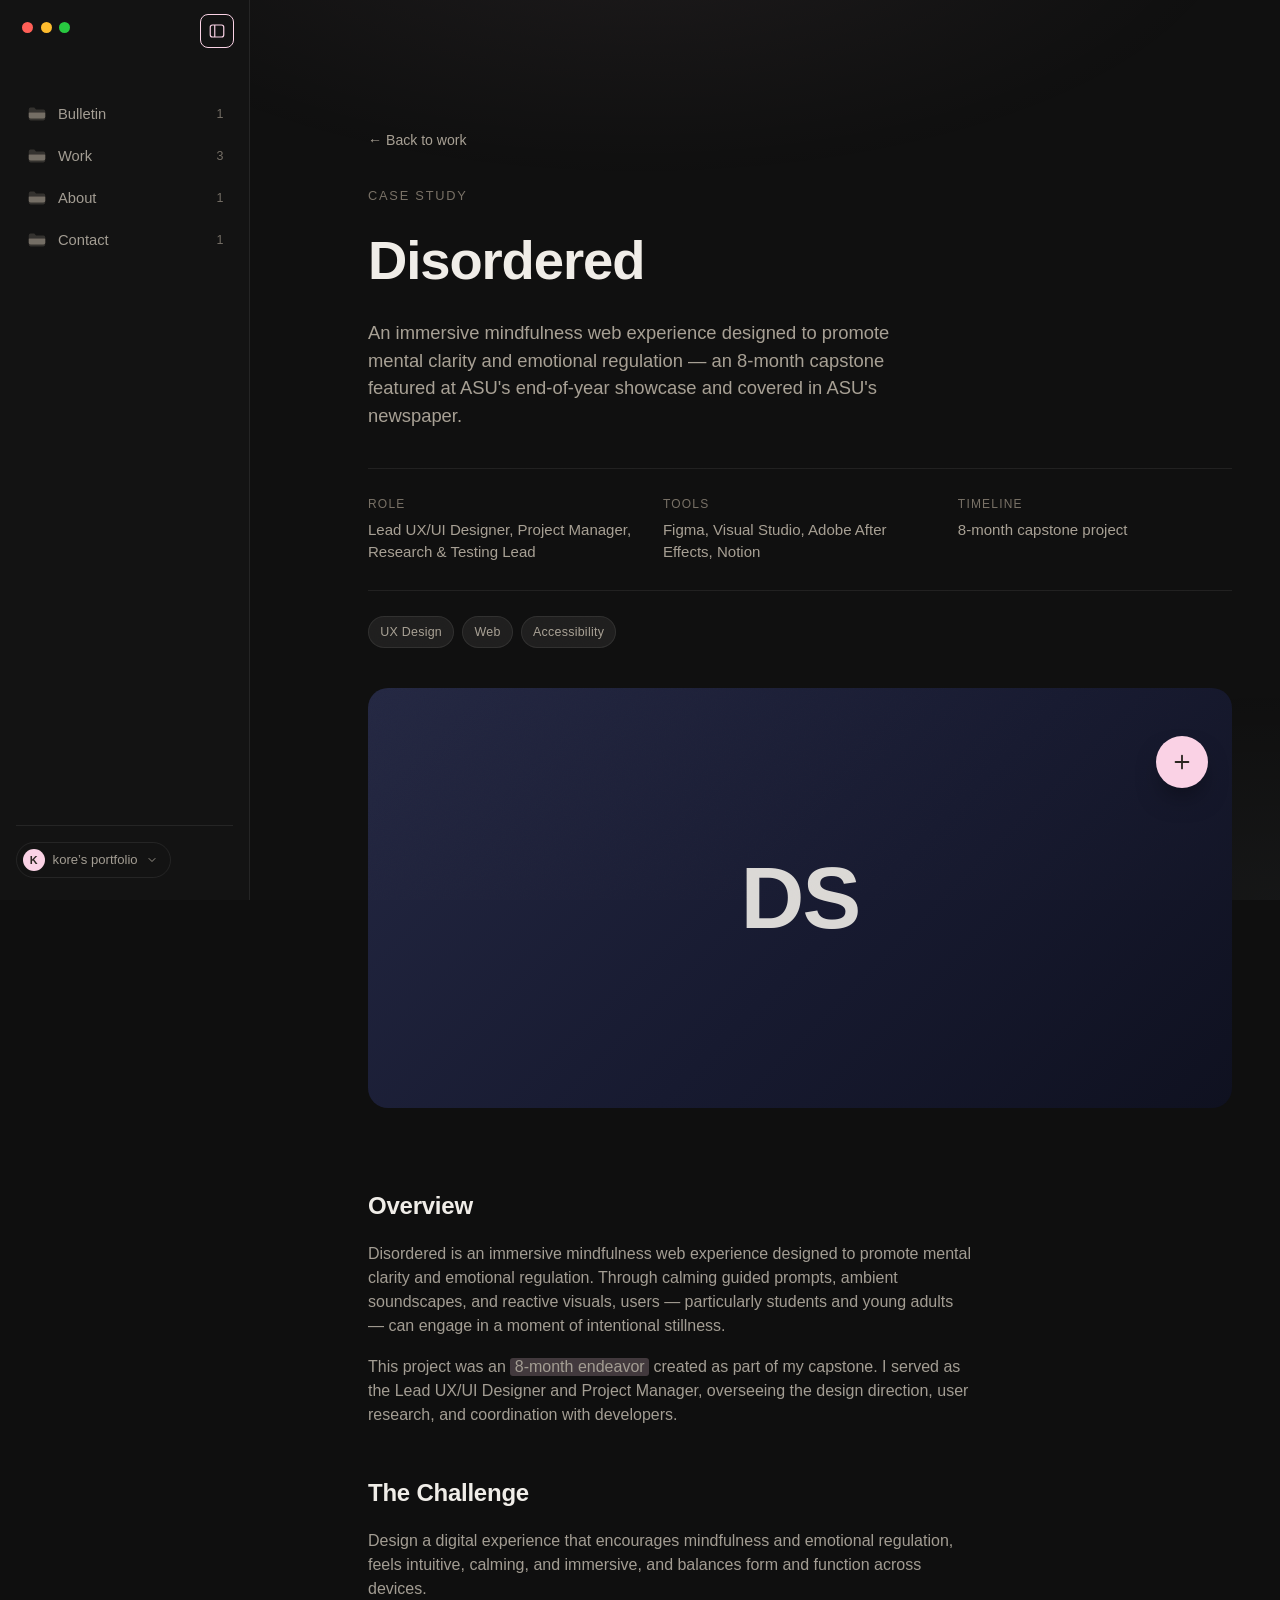
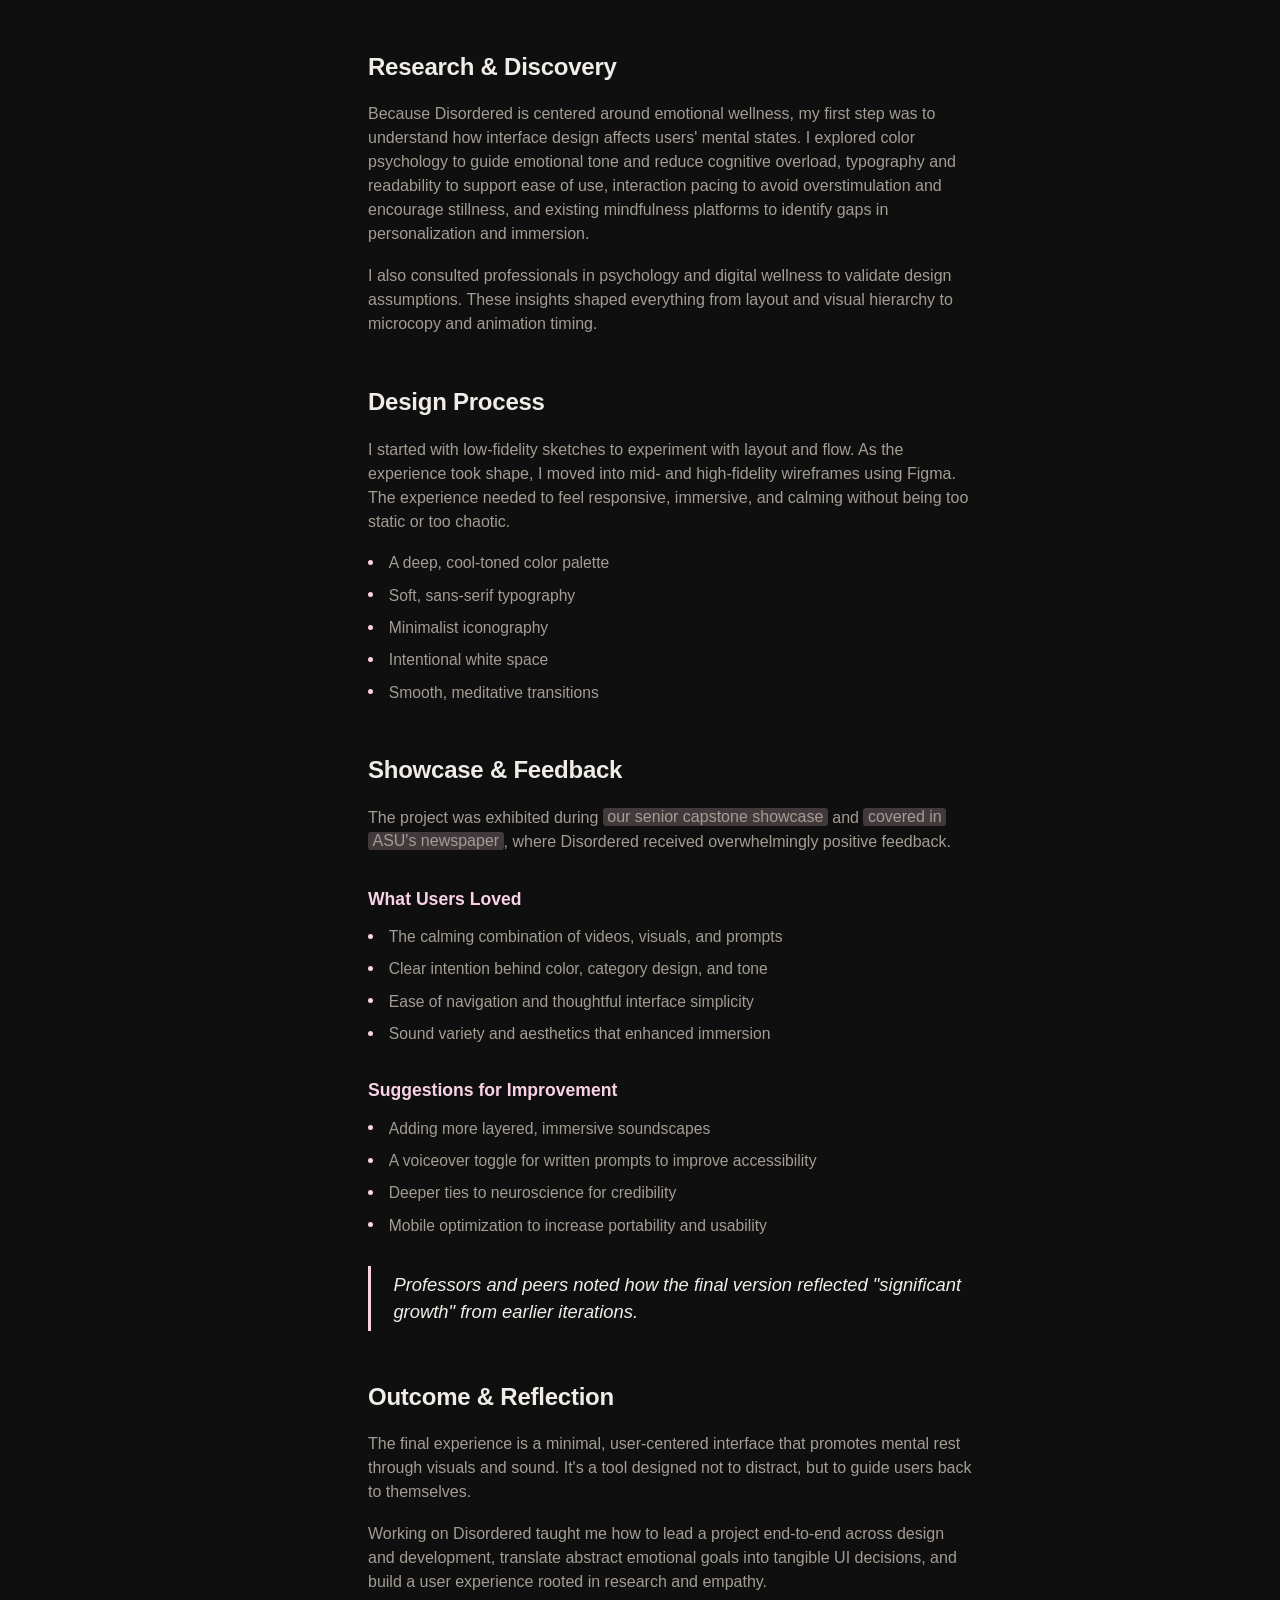
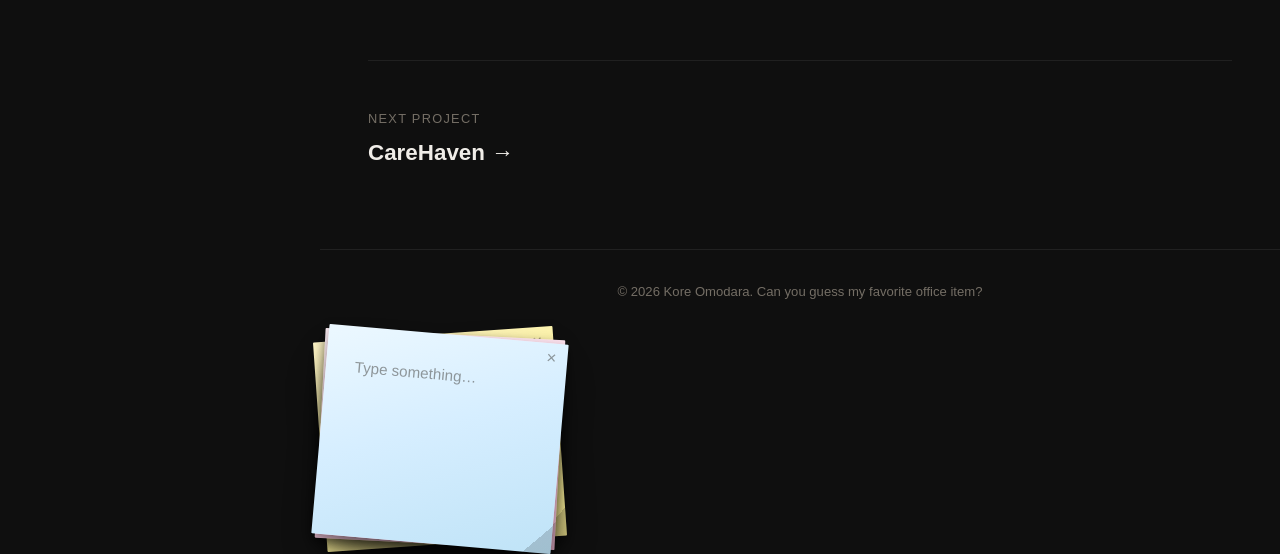
==== commit 2487eab7: "Rename sidebar 'Cover' label to 'Bulletin'" ====
--- a/work/disordered.html
+++ b/work/disordered.html
@@ -20,7 +20,7 @@
   <nav class="nav-links" id="navLinks">
     <a href="../index.html#top" class="nav-link">
       <span class="nav-link-icon" aria-hidden="true"><svg viewBox="0 0 24 24" fill="none"><path d="M3 7a2 2 0 012-2h4l2 2h8a2 2 0 012 2v8a2 2 0 01-2 2H5a2 2 0 01-2-2V7z" fill="currentColor" opacity="0.35"/><path d="M3 10.5h18v4.5a2 2 0 01-2 2H5a2 2 0 01-2-2v-4.5z" fill="currentColor"/><path d="M3.3 10.5h17.4" stroke="currentColor" stroke-width="0.6" opacity="0.5"/></svg></span>
-      Cover
+      Bulletin
       <span class="nav-link-count">1</span>
     </a>
     <a href="../index.html#work" class="nav-link">
--- a/style.css
+++ b/style.css
@@ -413,8 +413,15 @@
 
 @media (max-width: 600px) {
   .sticky-note.hero-sticky-small {
-    right: -10px;
-    bottom: -90px;
+    /* fixed-width note vs. a viewport-scaled pink note — without shrinking
+       it too, the two are nearly the same width on a phone and swallow
+       each other instead of just overlapping at a corner */
+    width: 165px;
+    min-height: auto;
+    padding: 1.1rem 1.3rem 1.6rem;
+    font-size: 0.95rem;
+    right: 0;
+    bottom: -60px;
   }
 }
 
@@ -1073,6 +1080,21 @@
   cursor: pointer;
 }
 
+@media (max-width: 600px) {
+  .sticky-note.contact-sticky-2 {
+    /* a 240px note rotated -40deg has a much wider bounding box than its
+       own width — full size + full rotation here would bleed off the
+       left edge of a narrow screen, so both get scaled back */
+    width: 165px;
+    min-height: auto;
+    padding: 1.1rem 1.3rem 1.6rem;
+    font-size: 0.95rem;
+    --base-rot: -22deg;
+    right: 0;
+    bottom: -70px;
+  }
+}
+
 .contact-actions {
   display: flex;
   flex-wrap: wrap;
@@ -1199,6 +1221,14 @@
   .nav-link {
     font-size: 1rem;
   }
+
+  /* the background decorative notes are positioned in the desktop-only
+     whitespace beside the hero content — on mobile there's no margin
+     for them to sit in, so their positioning clamps land them right on
+     top of the centered hero text instead */
+  [data-auto-positioned="true"] {
+    display: none;
+  }
 }
 
 @media (prefers-reduced-motion: reduce) {
